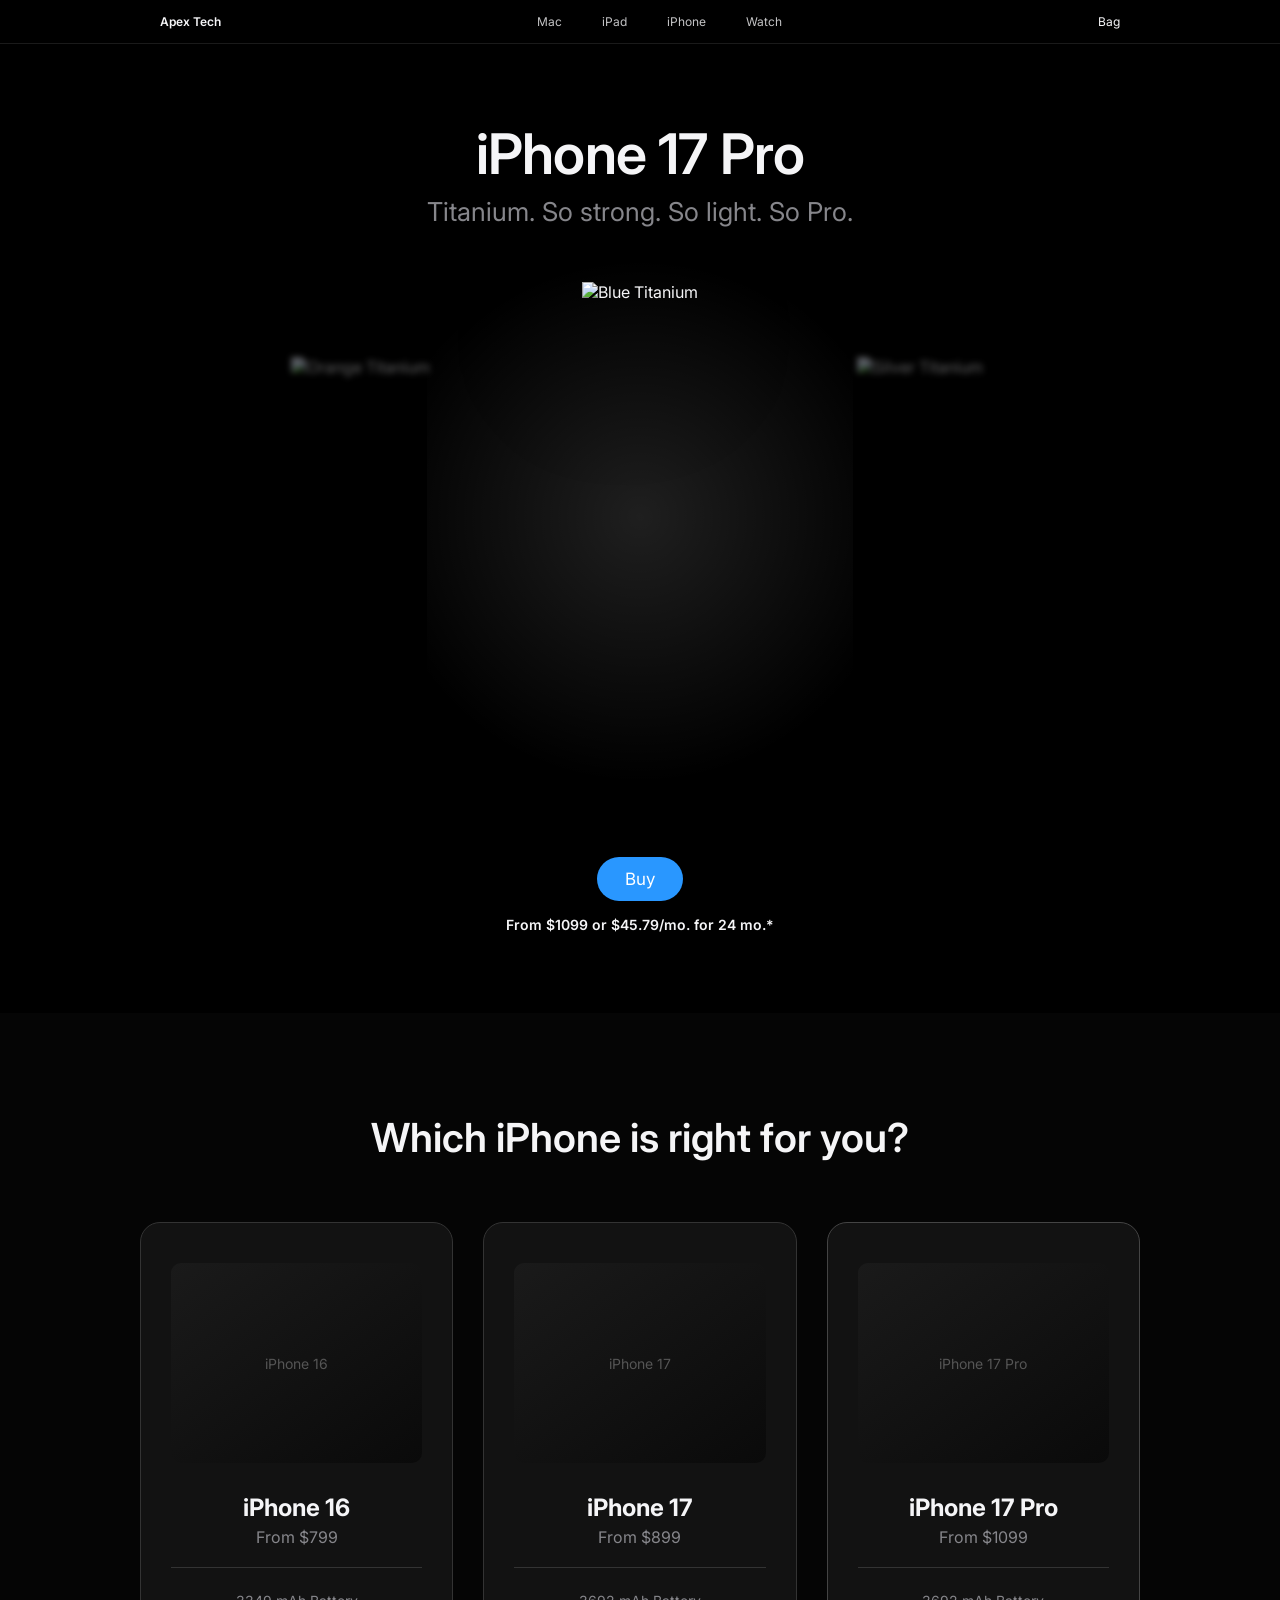
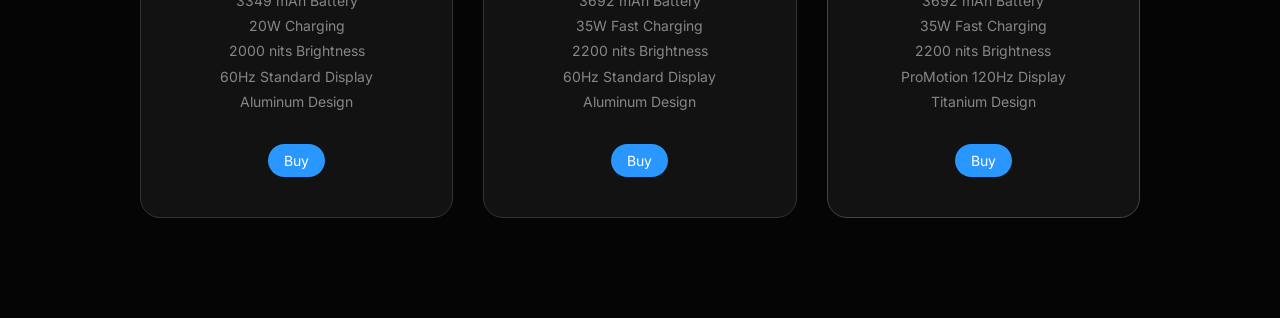
==== index.html @ 69e9bc8c "First commit: Finished main homepage design" ====
<!DOCTYPE html>
<html lang="en">
<head>
    <meta charset="UTF-8">
    <meta name="viewport" content="width=device-width, initial-scale=1.0">
    <title>iPhone 17 Pro - Apex Tech</title>
    <link rel="stylesheet" href="style.css">
    <link href="https://fonts.googleapis.com/css2?family=Inter:wght@300;400;600;700&display=swap" rel="stylesheet">
</head>
<body>

    <nav class="apple-nav">
        <div class="nav-content">
            <a href="index.html" class="logo" style="font-weight: 600;">Apex Tech</a>
            <ul class="nav-links">
                <li><a href="#">Mac</a></li>
                <li><a href="#">iPad</a></li>
                <li><a href="index.html">iPhone</a></li>
                <li><a href="#">Watch</a></li>
            </ul>
            <a href="cart.html" class="cart-icon">Bag</a>
        </div>
    </nav>

    <main>
        <section class="hero">
            <div class="hero-text">
                <div class="hero-text">
                    <h1 class="fade-in">iPhone 17 Pro</h1>
                    <h2 class="fade-in-delayed">Titanium. So strong. So light. So Pro.</h2>
                </div>
            
            <div class="hero-carousel slide-up">
                <img src="images/17 pro white.png" alt="Silver Titanium" class="carousel-img pos-left" id="img1">
                <img src="images/17 pro orange.png" alt="Orange Titanium" class="carousel-img pos-center" id="img2">
                <img src="images/17 pro blue.png" alt="Blue Titanium" class="carousel-img pos-right" id="img3">
            </div>
        
            <div class="hero-pricing fade-in-delayed">
                <a href="buy.html" class="btn btn-primary">Buy</a>
                <p class="pricing-text">From $1099 or $45.79/mo. for 24 mo.*</p>
            </div>
        </section>

        <section class="lineup" id="compare">
            <h2 class="section-title">Which iPhone is right for you?</h2>
            
            <div class="grid-container">
                <div class="card">
                    <div class="card-image">iPhone 16</div>
                    <h3>iPhone 16</h3>
                    <p class="price">From $799</p>
                    <hr>
                    <ul class="specs">
                        <li>3349 mAh Battery</li>
                        <li>20W Charging</li>
                        <li>2000 nits Brightness</li>
                        <li>60Hz Standard Display</li>
                        <li>Aluminum Design</li>
                    </ul>
                    <a href="buy.html" class="btn btn-primary btn-small">Buy</a>
                </div>

                <div class="card">
                    <div class="card-image">iPhone 17</div>
                    <h3>iPhone 17</h3>
                    <p class="price">From $899</p>
                    <hr>
                    <ul class="specs">
                        <li>3692 mAh Battery</li>
                        <li>35W Fast Charging</li>
                        <li>2200 nits Brightness</li>
                        <li>60Hz Standard Display</li>
                        <li>Aluminum Design</li>
                    </ul>
                    <a href="buy.html" class="btn btn-primary btn-small">Buy</a>
                </div>

                <div class="card pro-card">
                    <div class="card-image">iPhone 17 Pro</div>
                    <h3>iPhone 17 Pro</h3>
                    <p class="price">From $1099</p>
                    <hr>
                    <ul class="specs">
                        <li>3692 mAh Battery</li>
                        <li>35W Fast Charging</li>
                        <li>2200 nits Brightness</li>
                        <li>ProMotion 120Hz Display</li>
                        <li>Titanium Design</li>
                    </ul>
                    <a href="buy.html" class="btn btn-primary btn-small">Buy</a>
                </div>
            </div>
        </section>
    </main>

</body>
<script>
    const images = document.querySelectorAll('.carousel-img');
    let positions = ['pos-left', 'pos-center', 'pos-right'];

    setInterval(() => {
        positions.unshift(positions.pop());
        images.forEach((img, index) => {
            img.className = 'carousel-img ' + positions[index];
        });
    }, 1500);
</script>
</html>
---- style.css ----
/* --- GLOBAL VARIABLES --- */
:root {
    --bg-dark: #000000;
    --text-main: #f5f5f7;
    --text-muted: #86868b;
    --apple-blue: #2997ff;
    --nav-glass: rgba(0, 0, 0, 0.7);
}

* { margin: 0; padding: 0; box-sizing: border-box; }

body {
    background-color: var(--bg-dark);
    color: var(--text-main);
    font-family: 'Inter', -apple-system, sans-serif;
    -webkit-font-smoothing: antialiased;
    overflow-x: hidden;
}

a { text-decoration: none; color: inherit; }

/* --- THE FROSTED NAVBAR --- */
.apple-nav {
    position: fixed;
    top: 0; width: 100%; height: 44px;
    background-color: var(--nav-glass);
    backdrop-filter: blur(15px);
    -webkit-backdrop-filter: blur(15px);
    z-index: 9999;
    display: flex; justify-content: center;
    border-bottom: 1px solid rgba(255,255,255,0.1);
}

.nav-content {
    width: 100%; max-width: 1000px;
    display: flex; justify-content: space-between; align-items: center;
    padding: 0 20px; font-size: 12px; font-weight: 400;
}

.nav-links { display: flex; gap: 40px; list-style: none; }
.nav-links a { opacity: 0.8; transition: opacity 0.3s; }
.nav-links a:hover { opacity: 1; }

.hero {
    height: auto;              /* Allows the section to grow */
    min-height: 100vh;         /* Ensures it always takes up at least the full screen */
    display: flex; 
    flex-direction: column;
    align-items: center; 
    justify-content: flex-start;
    padding-top: 120px; 
    padding-bottom: 80px;      /* Gives the new bottom button room to breathe */
    text-align: center;
}

.hero-text {
    position: relative; /* Essential for z-index */
    z-index: 10;        /* Higher number pushes text to the front */
}

.hero-text h1 { font-size: 56px; font-weight: 600; letter-spacing: -0.015em; margin-bottom: 8px; }
.hero-text h2 { font-size: 26px; font-weight: 400; color: var(--text-muted); margin-bottom: 25px; }

.cta-buttons {
    display: flex;
    flex-direction: row;      /* Forces buttons to stay in a line */
    justify-content: center;   /* Centers them horizontally */
    align-items: center;       /* Aligns them vertically */
    gap: 30px;                 /* Adds a clean Apple-style gap between them */
    margin-top: 20px;          /* Gives the text above some breathing room */
    width: 100%;               /* Ensures the container uses all available space */
}

.btn { 
    padding: 12px 28px;        /* Updated padding for a premium feel */
    border-radius: 980px; 
    font-size: 17px; 
    transition: all 0.3s ease; 
    cursor: pointer; 
    border: none;
    white-space: nowrap;       /* Prevents the text from stacking inside the button */
    display: inline-block;     /* Ensures the button respects the padding correctly */
}
.btn-primary { background-color: var(--apple-blue); color: #fff; }
.btn-primary:hover { background-color: #0071e3; }
.btn-secondary { color: var(--apple-blue); font-size: 19px; background: transparent; }
.btn-secondary:hover { text-decoration: underline; }

/* --- THE 3D CAROUSEL CONTAINER --- */
.hero-carousel {
    position: relative;
    width: 100%;
    max-width: 1000px;
    height: 650px;
    margin-top: 30px;
    display: flex;
    justify-content: center;
    align-items: center;
    background: radial-gradient(circle at center 40%, rgba(255, 255, 255, 0.12) 0%, transparent 60%);
}

/* --- THE BASE IMAGE RULES --- */
.carousel-img {
    position: absolute;
    transition: all 0.8s cubic-bezier(0.25, 1, 0.5, 1); 
    object-fit: contain;
}

/* --- THE 3 POSITIONS --- */
.pos-center {
    height: 600px;
    z-index: 3; 
    filter: drop-shadow(0 40px 80px rgba(0, 0, 0, 0.8));
    opacity: 1;
    transform: translateX(0) scale(1);
}

.pos-left {
    height: 450px;
    z-index: 1; 
    transform: translateX(-280px); 
    opacity: 0.4; 
    filter: blur(3px); 
}

.pos-right {
    height: 450px;
    z-index: 1;
    transform: translateX(280px); 
    opacity: 0.4;
    filter: blur(3px);
}

.mock-phone {
    width: 320px; 
    height: 600px;
    background: linear-gradient(145deg, #111, #000);
    border: 1px solid #333; 
    border-radius: 50px 50px 0 0;
    display: flex; 
    justify-content: center; 
    align-items: center; 
    color: #555;
    /* Added a subtle top-glow to make it look premium against the black background */
    box-shadow: 0 -15px 60px rgba(255, 255, 255, 0.04); 
}

/* --- ANIMATIONS --- */
@keyframes fadeIn {
    from { opacity: 0; transform: translateY(20px); }
    to { opacity: 1; transform: translateY(0); }
}

@keyframes slideUp {
    from { opacity: 0; transform: translateY(100px); }
    to { opacity: 1; transform: translateY(0); }
}

.fade-in { animation: fadeIn 1s ease-out forwards; }
.fade-in-delayed { opacity: 0; animation: fadeIn 1s ease-out 0.4s forwards; }
.slide-up { opacity: 0; animation: slideUp 1.2s cubic-bezier(0.16, 1, 0.3, 1) 0.6s forwards; }

/* --- LINEUP GRID SECTION --- */
.lineup {
    padding: 100px 20px;
    display: flex;
    flex-direction: column;
    align-items: center;
    background-color: #050505; 
    position: relative;
    z-index: 20; /* Ensures grid is above any hero overlaps */
}

.section-title {
    font-size: 40px;
    font-weight: 600;
    margin-bottom: 60px;
    text-align: center;
}

.grid-container {
    display: grid;
    grid-template-columns: repeat(3, 1fr);
    gap: 30px;
    max-width: 1000px;
    width: 100%;
}

.card {
    background-color: #121212;
    border: 1px solid #333;
    border-radius: 20px;
    padding: 40px 30px;
    text-align: center;
    transition: transform 0.3s ease, box-shadow 0.3s ease;
}

.card:hover {
    transform: scale(1.03); 
    box-shadow: 0 10px 30px rgba(0, 0, 0, 0.5);
}

.pro-card {
    border: 1px solid #444; 
}

.card-image {
    width: 100%;
    height: 200px;
    background: linear-gradient(145deg, #1a1a1a, #0a0a0a);
    border-radius: 10px;
    margin-bottom: 30px;
    display: flex;
    justify-content: center;
    align-items: center;
    color: #555;
    font-size: 14px;
}

.card h3 {
    font-size: 24px;
    margin-bottom: 5px;
}

.price {
    font-size: 16px;
    color: var(--text-muted);
    margin-bottom: 20px;
}

.card hr {
    border: none;
    border-top: 1px solid #333;
    margin-bottom: 20px;
}

.specs {
    list-style: none;
    margin-bottom: 30px;
    font-size: 14px;
    color: var(--text-muted);
    line-height: 1.8;
}

.specs strong {
    color: var(--text-main);
}

.btn-small {
    padding: 8px 16px;
    font-size: 14px;
}

/* --- HERO PRICING (Below Carousel) --- */
.hero-pricing {
    display: flex;
    flex-direction: column;
    align-items: center;
    gap: 15px;             
    position: relative;    /* Ensures the button stays clickable */
    z-index: 10;
    margin-top: -50px;     /* <-- THIS IS THE FIX: A negative number pulls it UP! */
}

.pricing-text {
    font-size: 14px;
    color: var(--text-main);
    font-weight: 600;      /* Makes it slightly bold, matching the Apple reference */
}
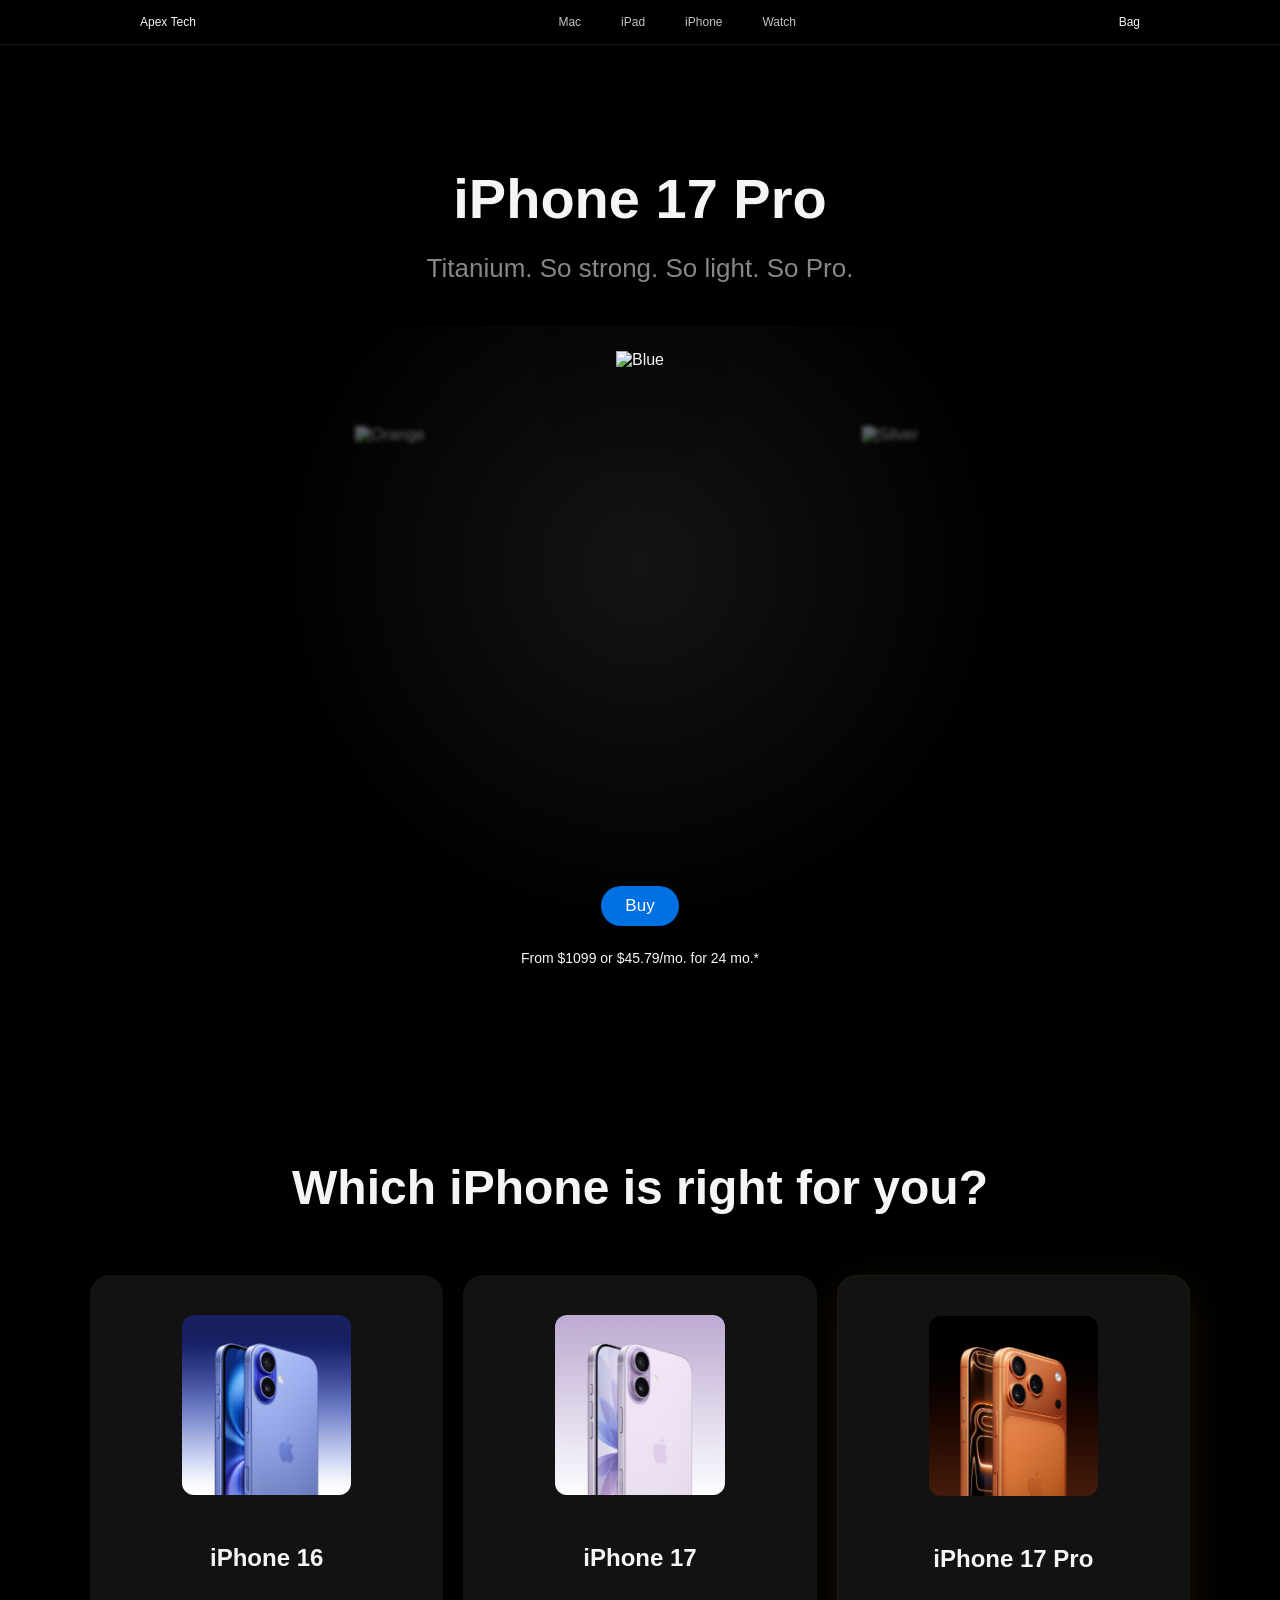
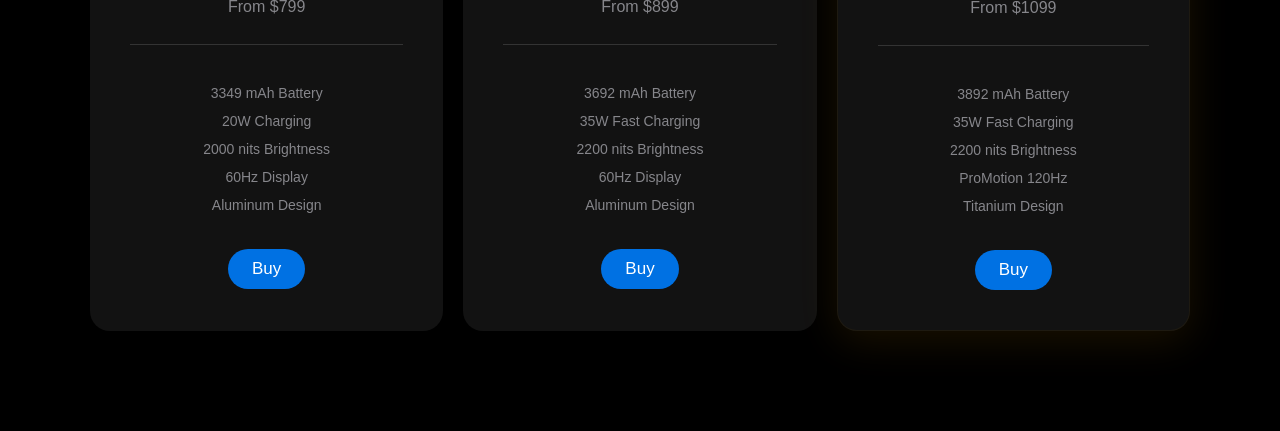
==== commit c70929b7: "Cleaned up code and fixed Hero button" ====
--- a/index.html
+++ b/index.html
@@ -11,43 +11,43 @@
 
     <nav class="apple-nav">
         <div class="nav-content">
-            <a href="index.html" class="logo" style="font-weight: 600;">Apex Tech</a>
+            <a href="index.html" class="logo">Apex Tech</a>
             <ul class="nav-links">
                 <li><a href="#">Mac</a></li>
                 <li><a href="#">iPad</a></li>
                 <li><a href="index.html">iPhone</a></li>
                 <li><a href="#">Watch</a></li>
             </ul>
-            <a href="cart.html" class="cart-icon">Bag</a>
+            <a href="buy.html" class="cart-icon">Bag</a>
         </div>
     </nav>
 
     <main>
         <section class="hero">
             <div class="hero-text">
-                <div class="hero-text">
-                    <h1 class="fade-in">iPhone 17 Pro</h1>
-                    <h2 class="fade-in-delayed">Titanium. So strong. So light. So Pro.</h2>
-                </div>
+                <h1 class="fade-in">iPhone 17 Pro</h1>
+                <h2 class="fade-in-delayed">Titanium. So strong. So light. So Pro.</h2>
+            </div>
             
             <div class="hero-carousel slide-up">
-                <img src="images/17 pro white.png" alt="Silver Titanium" class="carousel-img pos-left" id="img1">
-                <img src="images/17 pro orange.png" alt="Orange Titanium" class="carousel-img pos-center" id="img2">
-                <img src="images/17 pro blue.png" alt="Blue Titanium" class="carousel-img pos-right" id="img3">
+                <img src="images/17 pro white.png" alt="Silver" class="carousel-img pos-left" id="img1">
+                <img src="images/17 pro orange.png" alt="Orange" class="carousel-img pos-center" id="img2">
+                <img src="images/17 pro blue.png" alt="Blue" class="carousel-img pos-right" id="img3">
             </div>
         
             <div class="hero-pricing fade-in-delayed">
-                <a href="buy.html" class="btn btn-primary">Buy</a>
+                <a href="buy.html" class="hero-buy-btn">Buy</a>
                 <p class="pricing-text">From $1099 or $45.79/mo. for 24 mo.*</p>
             </div>
         </section>
-
-        <section class="lineup" id="compare">
-            <h2 class="section-title">Which iPhone is right for you?</h2>
             
-            <div class="grid-container">
-                <div class="card">
-                    <div class="card-image">iPhone 16</div>
+        <section class="compare-grid fade-in-delayed">
+            <h1>Which iPhone is right for you?</h1>
+            <div class="product-grid">
+                <div class="product-card">
+                    <div class="product-image-container">
+                        <img src="images/16-fb.jpg" alt="iPhone 16" class="product-image">
+                    </div>
                     <h3>iPhone 16</h3>
                     <p class="price">From $799</p>
                     <hr>
@@ -55,14 +55,16 @@
                         <li>3349 mAh Battery</li>
                         <li>20W Charging</li>
                         <li>2000 nits Brightness</li>
-                        <li>60Hz Standard Display</li>
+                        <li>60Hz Display</li>
                         <li>Aluminum Design</li>
                     </ul>
-                    <a href="buy.html" class="btn btn-primary btn-small">Buy</a>
+                    <a href="buy.html" class="hero-buy-btn">Buy</a>
                 </div>
-
-                <div class="card">
-                    <div class="card-image">iPhone 17</div>
+        
+                <div class="product-card">
+                    <div class="product-image-container">
+                        <img src="images/17-fb.jpg" alt="iPhone 17" class="product-image">
+                    </div>
                     <h3>iPhone 17</h3>
                     <p class="price">From $899</p>
                     <hr>
@@ -70,40 +72,41 @@
                         <li>3692 mAh Battery</li>
                         <li>35W Fast Charging</li>
                         <li>2200 nits Brightness</li>
-                        <li>60Hz Standard Display</li>
+                        <li>60Hz Display</li>
                         <li>Aluminum Design</li>
                     </ul>
-                    <a href="buy.html" class="btn btn-primary btn-small">Buy</a>
+                    <a href="buy.html" class="hero-buy-btn">Buy</a>
                 </div>
-
-                <div class="card pro-card">
-                    <div class="card-image">iPhone 17 Pro</div>
+        
+                <div class="product-card pro-card">
+                    <div class="product-image-container">
+                        <img src="images/17-pro-fb.jpg" alt="iPhone 17 Pro" class="product-image">
+                    </div>
                     <h3>iPhone 17 Pro</h3>
                     <p class="price">From $1099</p>
                     <hr>
                     <ul class="specs">
-                        <li>3692 mAh Battery</li>
+                        <li>3892 mAh Battery</li>
                         <li>35W Fast Charging</li>
                         <li>2200 nits Brightness</li>
-                        <li>ProMotion 120Hz Display</li>
+                        <li>ProMotion 120Hz</li>
                         <li>Titanium Design</li>
                     </ul>
-                    <a href="buy.html" class="btn btn-primary btn-small">Buy</a>
+                    <a href="buy.html" class="hero-buy-btn">Buy</a>
                 </div>
             </div>
         </section>
     </main>
 
+    <script>
+        const images = document.querySelectorAll('.carousel-img');
+        let positions = ['pos-left', 'pos-center', 'pos-right'];
+        setInterval(() => {
+            positions.unshift(positions.pop());
+            images.forEach((img, index) => {
+                img.className = 'carousel-img ' + positions[index];
+            });
+        }, 1500);
+    </script>
 </body>
-<script>
-    const images = document.querySelectorAll('.carousel-img');
-    let positions = ['pos-left', 'pos-center', 'pos-right'];
-
-    setInterval(() => {
-        positions.unshift(positions.pop());
-        images.forEach((img, index) => {
-            img.className = 'carousel-img ' + positions[index];
-        });
-    }, 1500);
-</script>
 </html>
--- a/style.css
+++ b/style.css
@@ -1,25 +1,26 @@
-/* --- GLOBAL VARIABLES --- */
+/* --- VARIABLES --- */
 :root {
-    --bg-dark: #000000;
-    --text-main: #f5f5f7;
-    --text-muted: #86868b;
-    --apple-blue: #2997ff;
-    --nav-glass: rgba(0, 0, 0, 0.7);
+    --bg-color: #000000;
+    --text-primary: #f5f5f7;
+    --text-muted: #86868b; 
+    --accent-blue: #0071e3;
+    --card-bg: #121212; 
+    --nav-glass: rgba(0, 0, 0, 0.8);
 }
 
-* { margin: 0; padding: 0; box-sizing: border-box; }
-
+/* --- BASE --- */
 body {
-    background-color: var(--bg-dark);
-    color: var(--text-main);
-    font-family: 'Inter', -apple-system, sans-serif;
+    background-color: var(--bg-color);
+    color: var(--text-primary);
+    margin: 0;
+    font-family: -apple-system, BlinkMacSystemFont, "SF Pro Text", sans-serif;
     -webkit-font-smoothing: antialiased;
     overflow-x: hidden;
 }
 
 a { text-decoration: none; color: inherit; }
 
-/* --- THE FROSTED NAVBAR --- */
+/* --- NAVBAR --- */
 .apple-nav {
     position: fixed;
     top: 0; width: 100%; height: 44px;
@@ -34,236 +35,110 @@
 .nav-content {
     width: 100%; max-width: 1000px;
     display: flex; justify-content: space-between; align-items: center;
-    padding: 0 20px; font-size: 12px; font-weight: 400;
+    padding: 0 20px; font-size: 12px;
 }
 
 .nav-links { display: flex; gap: 40px; list-style: none; }
 .nav-links a { opacity: 0.8; transition: opacity 0.3s; }
 .nav-links a:hover { opacity: 1; }
 
+/* --- HERO --- */
 .hero {
-    height: auto;              /* Allows the section to grow */
-    min-height: 100vh;         /* Ensures it always takes up at least the full screen */
+    min-height: 100vh;
     display: flex; 
     flex-direction: column;
     align-items: center; 
-    justify-content: flex-start;
     padding-top: 120px; 
-    padding-bottom: 80px;      /* Gives the new bottom button room to breathe */
     text-align: center;
 }
 
-.hero-text {
-    position: relative; /* Essential for z-index */
-    z-index: 10;        /* Higher number pushes text to the front */
-}
+.hero-text h1 { font-size: 56px; font-weight: 600; margin-bottom: 8px; }
+.hero-text h2 { font-size: 26px; font-weight: 400; color: var(--text-muted); }
 
-.hero-text h1 { font-size: 56px; font-weight: 600; letter-spacing: -0.015em; margin-bottom: 8px; }
-.hero-text h2 { font-size: 26px; font-weight: 400; color: var(--text-muted); margin-bottom: 25px; }
-
-.cta-buttons {
-    display: flex;
-    flex-direction: row;      /* Forces buttons to stay in a line */
-    justify-content: center;   /* Centers them horizontally */
-    align-items: center;       /* Aligns them vertically */
-    gap: 30px;                 /* Adds a clean Apple-style gap between them */
-    margin-top: 20px;          /* Gives the text above some breathing room */
-    width: 100%;               /* Ensures the container uses all available space */
-}
-
-.btn { 
-    padding: 12px 28px;        /* Updated padding for a premium feel */
-    border-radius: 980px; 
-    font-size: 17px; 
-    transition: all 0.3s ease; 
-    cursor: pointer; 
-    border: none;
-    white-space: nowrap;       /* Prevents the text from stacking inside the button */
-    display: inline-block;     /* Ensures the button respects the padding correctly */
-}
-.btn-primary { background-color: var(--apple-blue); color: #fff; }
-.btn-primary:hover { background-color: #0071e3; }
-.btn-secondary { color: var(--apple-blue); font-size: 19px; background: transparent; }
-.btn-secondary:hover { text-decoration: underline; }
-
-/* --- THE 3D CAROUSEL CONTAINER --- */
+/* --- CAROUSEL --- */
 .hero-carousel {
     position: relative;
     width: 100%;
     max-width: 1000px;
-    height: 650px;
-    margin-top: 30px;
+    height: 600px;
+    margin-top: 20px;
     display: flex;
     justify-content: center;
     align-items: center;
-    background: radial-gradient(circle at center 40%, rgba(255, 255, 255, 0.12) 0%, transparent 60%);
+    background: radial-gradient(circle at center 40%, rgba(255, 255, 255, 0.08) 0%, transparent 60%);
 }
 
-/* --- THE BASE IMAGE RULES --- */
 .carousel-img {
     position: absolute;
     transition: all 0.8s cubic-bezier(0.25, 1, 0.5, 1); 
     object-fit: contain;
 }
 
-/* --- THE 3 POSITIONS --- */
-.pos-center {
-    height: 600px;
-    z-index: 3; 
-    filter: drop-shadow(0 40px 80px rgba(0, 0, 0, 0.8));
-    opacity: 1;
-    transform: translateX(0) scale(1);
-}
+.pos-center { height: 550px; z-index: 3; opacity: 1; transform: translateX(0) scale(1); filter: drop-shadow(0 20px 40px rgba(0,0,0,0.5)); }
+.pos-left { height: 400px; z-index: 1; transform: translateX(-250px); opacity: 0.4; filter: blur(2px); }
+.pos-right { height: 400px; z-index: 1; transform: translateX(250px); opacity: 0.4; filter: blur(2px); }
 
-.pos-left {
-    height: 450px;
-    z-index: 1; 
-    transform: translateX(-280px); 
-    opacity: 0.4; 
-    filter: blur(3px); 
-}
-
-.pos-right {
-    height: 450px;
-    z-index: 1;
-    transform: translateX(280px); 
-    opacity: 0.4;
-    filter: blur(3px);
-}
-
-.mock-phone {
-    width: 320px; 
-    height: 600px;
-    background: linear-gradient(145deg, #111, #000);
-    border: 1px solid #333; 
-    border-radius: 50px 50px 0 0;
-    display: flex; 
-    justify-content: center; 
-    align-items: center; 
-    color: #555;
-    /* Added a subtle top-glow to make it look premium against the black background */
-    box-shadow: 0 -15px 60px rgba(255, 255, 255, 0.04); 
-}
-
-/* --- ANIMATIONS --- */
-@keyframes fadeIn {
-    from { opacity: 0; transform: translateY(20px); }
-    to { opacity: 1; transform: translateY(0); }
-}
-
-@keyframes slideUp {
-    from { opacity: 0; transform: translateY(100px); }
-    to { opacity: 1; transform: translateY(0); }
-}
-
-.fade-in { animation: fadeIn 1s ease-out forwards; }
-.fade-in-delayed { opacity: 0; animation: fadeIn 1s ease-out 0.4s forwards; }
-.slide-up { opacity: 0; animation: slideUp 1.2s cubic-bezier(0.16, 1, 0.3, 1) 0.6s forwards; }
-
-/* --- LINEUP GRID SECTION --- */
-.lineup {
-    padding: 100px 20px;
-    display: flex;
-    flex-direction: column;
-    align-items: center;
-    background-color: #050505; 
-    position: relative;
-    z-index: 20; /* Ensures grid is above any hero overlaps */
-}
-
-.section-title {
-    font-size: 40px;
-    font-weight: 600;
-    margin-bottom: 60px;
-    text-align: center;
-}
-
-.grid-container {
-    display: grid;
-    grid-template-columns: repeat(3, 1fr);
-    gap: 30px;
-    max-width: 1000px;
-    width: 100%;
-}
-
-.card {
-    background-color: #121212;
-    border: 1px solid #333;
-    border-radius: 20px;
-    padding: 40px 30px;
-    text-align: center;
-    transition: transform 0.3s ease, box-shadow 0.3s ease;
-}
-
-.card:hover {
-    transform: scale(1.03); 
-    box-shadow: 0 10px 30px rgba(0, 0, 0, 0.5);
-}
-
-.pro-card {
-    border: 1px solid #444; 
-}
-
-.card-image {
-    width: 100%;
-    height: 200px;
-    background: linear-gradient(145deg, #1a1a1a, #0a0a0a);
-    border-radius: 10px;
-    margin-bottom: 30px;
-    display: flex;
-    justify-content: center;
-    align-items: center;
-    color: #555;
-    font-size: 14px;
-}
-
-.card h3 {
-    font-size: 24px;
-    margin-bottom: 5px;
-}
-
-.price {
-    font-size: 16px;
-    color: var(--text-muted);
-    margin-bottom: 20px;
-}
-
-.card hr {
-    border: none;
-    border-top: 1px solid #333;
-    margin-bottom: 20px;
-}
-
-.specs {
-    list-style: none;
-    margin-bottom: 30px;
-    font-size: 14px;
-    color: var(--text-muted);
-    line-height: 1.8;
-}
-
-.specs strong {
-    color: var(--text-main);
-}
-
-.btn-small {
-    padding: 8px 16px;
-    font-size: 14px;
-}
-
-/* --- HERO PRICING (Below Carousel) --- */
+/* --- PRICING & BUTTONS --- */
 .hero-pricing {
     display: flex;
     flex-direction: column;
     align-items: center;
-    gap: 15px;             
-    position: relative;    /* Ensures the button stays clickable */
+    gap: 10px;
+    margin-top: -40px;
     z-index: 10;
-    margin-top: -50px;     /* <-- THIS IS THE FIX: A negative number pulls it UP! */
 }
 
-.pricing-text {
-    font-size: 14px;
-    color: var(--text-main);
-    font-weight: 600;      /* Makes it slightly bold, matching the Apple reference */
+.hero-buy-btn {
+    display: inline-block;
+    padding: 10px 24px;
+    background-color: var(--accent-blue);
+    color: white;
+    border-radius: 980px;
+    font-size: 17px;
+    font-weight: 500;
+    transition: all 0.3s ease;
 }
+
+.hero-buy-btn:hover { background-color: #0077ed; transform: scale(1.05); }
+.pricing-text { font-size: 14px; color: var(--text-primary); }
+
+/* --- COMPARISON GRID --- */
+.compare-grid { padding: 100px 20px; text-align: center; }
+.compare-grid h1 { font-size: 48px; margin-bottom: 60px; }
+
+.product-grid {
+    display: grid;
+    grid-template-columns: repeat(3, 1fr);
+    gap: 20px;
+    max-width: 1100px;
+    margin: 0 auto;
+}
+
+.product-card {
+    background-color: var(--card-bg);
+    padding: 40px;
+    border-radius: 20px;
+    display: flex;
+    flex-direction: column;
+    align-items: center;
+    transition: transform 0.3s ease;
+}
+
+.product-card:hover { transform: translateY(-5px); }
+.product-image-container { height: 180px; margin-bottom: 25px; }
+.product-image { max-width: 100%; max-height: 100%; object-fit: contain; border-radius: 12px; }
+
+.pro-card { box-shadow: 0 10px 40px rgba(255, 165, 0, 0.1); border: 1px solid rgba(255, 165, 0, 0.05); }
+
+.product-card h3 { font-size: 24px; margin-bottom: 10px; }
+.product-card .price { color: var(--text-muted); margin-bottom: 20px; }
+.product-card hr { width: 100%; border: none; border-top: 1px solid #333; margin-bottom: 20px; }
+.specs { list-style: none; padding: 0; margin-bottom: 30px; color: var(--text-muted); font-size: 14px; line-height: 2; }
+
+/* --- ANIMATIONS --- */
+@keyframes fadeIn { from { opacity: 0; transform: translateY(20px); } to { opacity: 1; transform: translateY(0); } }
+@keyframes slideUp { from { opacity: 0; transform: translateY(50px); } to { opacity: 1; transform: translateY(0); } }
+
+.fade-in { animation: fadeIn 1s ease-out forwards; }
+.fade-in-delayed { opacity: 0; animation: fadeIn 1s ease-out 0.4s forwards; }
+.slide-up { opacity: 0; animation: slideUp 1.2s cubic-bezier(0.16, 1, 0.3, 1) 0.6s forwards; }
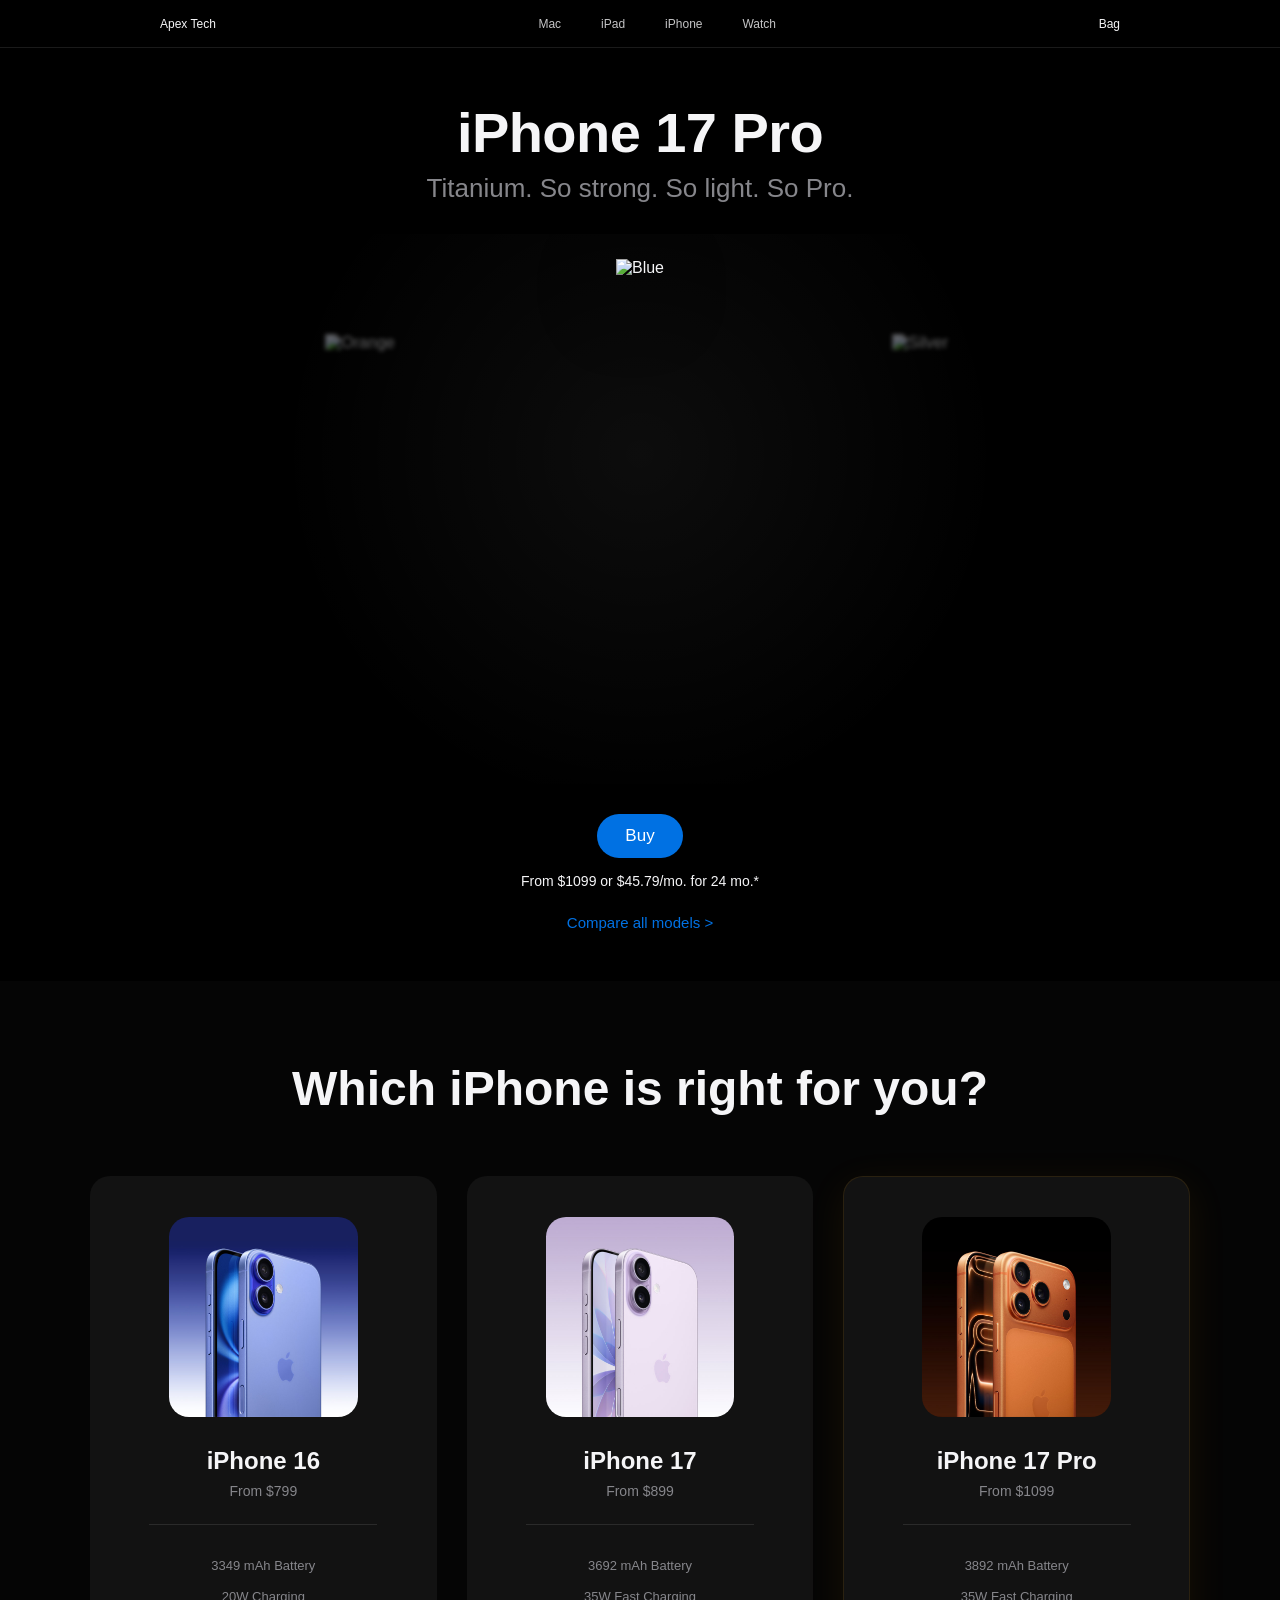
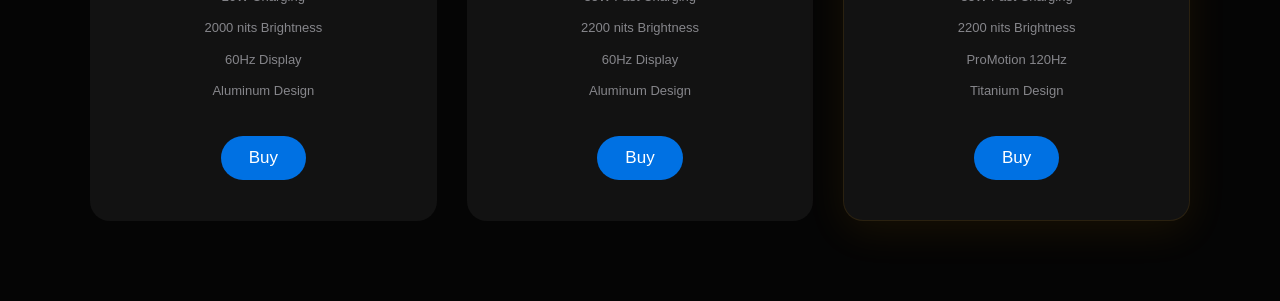
==== commit 0e9d344a: "Restored full site, added database, and coming soon page" ====
--- a/index.html
+++ b/index.html
@@ -13,10 +13,10 @@
         <div class="nav-content">
             <a href="index.html" class="logo">Apex Tech</a>
             <ul class="nav-links">
-                <li><a href="#">Mac</a></li>
-                <li><a href="#">iPad</a></li>
+                <li><a href="coming-soon.html">Mac</a></li>
+                <li><a href="coming-soon.html">iPad</a></li>
                 <li><a href="index.html">iPhone</a></li>
-                <li><a href="#">Watch</a></li>
+                <li><a href="coming-soon.html">Watch</a></li>
             </ul>
             <a href="buy.html" class="cart-icon">Bag</a>
         </div>
@@ -38,6 +38,7 @@
             <div class="hero-pricing fade-in-delayed">
                 <a href="buy.html" class="hero-buy-btn">Buy</a>
                 <p class="pricing-text">From $1099 or $45.79/mo. for 24 mo.*</p>
+                <a href="compare.html" style="color: var(--accent-blue); font-size: 15px; margin-top: 10px; font-weight: 500;">Compare all models &gt;</a>
             </div>
         </section>
             
--- a/style.css
+++ b/style.css
@@ -1,4 +1,8 @@
-/* --- VARIABLES --- */
+/* =========================================
+   APEX TECH - MASTER STYLESHEET
+   ========================================= */
+
+/* --- 1. GLOBAL VARIABLES & RESET --- */
 :root {
     --bg-color: #000000;
     --text-primary: #f5f5f7;
@@ -6,24 +10,30 @@
     --accent-blue: #0071e3;
     --card-bg: #121212; 
     --nav-glass: rgba(0, 0, 0, 0.8);
-}
-
-/* --- BASE --- */
+    --border-color: #424245; 
+}
+
+* {
+    margin: 0;
+    padding: 0;
+    box-sizing: border-box; 
+}
+
 body {
     background-color: var(--bg-color);
     color: var(--text-primary);
-    margin: 0;
     font-family: -apple-system, BlinkMacSystemFont, "SF Pro Text", sans-serif;
     -webkit-font-smoothing: antialiased;
-    overflow-x: hidden;
 }
 
 a { text-decoration: none; color: inherit; }
 
-/* --- NAVBAR --- */
+/* =========================================
+   2. NAVIGATION BAR (Shared)
+   ========================================= */
 .apple-nav {
     position: fixed;
-    top: 0; width: 100%; height: 44px;
+    top: 0; left: 0; width: 100%; height: 48px;
     background-color: var(--nav-glass);
     backdrop-filter: blur(15px);
     -webkit-backdrop-filter: blur(15px);
@@ -35,37 +45,39 @@
 .nav-content {
     width: 100%; max-width: 1000px;
     display: flex; justify-content: space-between; align-items: center;
-    padding: 0 20px; font-size: 12px;
+    padding: 0 20px; font-size: 12px; height: 100%;
 }
 
 .nav-links { display: flex; gap: 40px; list-style: none; }
 .nav-links a { opacity: 0.8; transition: opacity 0.3s; }
 .nav-links a:hover { opacity: 1; }
 
-/* --- HERO --- */
+/* =========================================
+   3. HOME PAGE (index.html)
+   ========================================= */
+
 .hero {
-    min-height: 100vh;
     display: flex; 
     flex-direction: column;
     align-items: center; 
-    padding-top: 120px; 
+    padding-top: 100px; 
     text-align: center;
-}
-
-.hero-text h1 { font-size: 56px; font-weight: 600; margin-bottom: 8px; }
+    min-height: 90vh; 
+}
+
+.hero-text h1 { font-size: 56px; font-weight: 600; margin-bottom: 8px; letter-spacing: -0.01em; }
 .hero-text h2 { font-size: 26px; font-weight: 400; color: var(--text-muted); }
 
-/* --- CAROUSEL --- */
 .hero-carousel {
     position: relative;
     width: 100%;
     max-width: 1000px;
-    height: 600px;
-    margin-top: 20px;
+    height: 550px; 
+    margin: 30px 0;
     display: flex;
     justify-content: center;
     align-items: center;
-    background: radial-gradient(circle at center 40%, rgba(255, 255, 255, 0.08) 0%, transparent 60%);
+    background: radial-gradient(circle at center 40%, rgba(255, 255, 255, 0.05) 0%, transparent 60%);
 }
 
 .carousel-img {
@@ -74,23 +86,22 @@
     object-fit: contain;
 }
 
-.pos-center { height: 550px; z-index: 3; opacity: 1; transform: translateX(0) scale(1); filter: drop-shadow(0 20px 40px rgba(0,0,0,0.5)); }
-.pos-left { height: 400px; z-index: 1; transform: translateX(-250px); opacity: 0.4; filter: blur(2px); }
-.pos-right { height: 400px; z-index: 1; transform: translateX(250px); opacity: 0.4; filter: blur(2px); }
-
-/* --- PRICING & BUTTONS --- */
+.pos-center { height: 500px; z-index: 3; opacity: 1; transform: translateX(0) scale(1); filter: drop-shadow(0 20px 40px rgba(0,0,0,0.5)); }
+.pos-left { height: 350px; z-index: 1; transform: translateX(-280px); opacity: 0.4; filter: blur(2px); }
+.pos-right { height: 350px; z-index: 1; transform: translateX(280px); opacity: 0.4; filter: blur(2px); }
+
 .hero-pricing {
     display: flex;
     flex-direction: column;
     align-items: center;
-    gap: 10px;
-    margin-top: -40px;
+    gap: 15px;
     z-index: 10;
+    margin-bottom: 50px;
 }
 
 .hero-buy-btn {
     display: inline-block;
-    padding: 10px 24px;
+    padding: 12px 28px;
     background-color: var(--accent-blue);
     color: white;
     border-radius: 980px;
@@ -102,43 +113,259 @@
 .hero-buy-btn:hover { background-color: #0077ed; transform: scale(1.05); }
 .pricing-text { font-size: 14px; color: var(--text-primary); }
 
-/* --- COMPARISON GRID --- */
-.compare-grid { padding: 100px 20px; text-align: center; }
-.compare-grid h1 { font-size: 48px; margin-bottom: 60px; }
+.compare-grid { padding: 80px 5%; text-align: center; background-color: #050505; }
+.compare-grid h1 { font-size: 48px; margin-bottom: 60px; font-weight: 600; }
 
 .product-grid {
     display: grid;
     grid-template-columns: repeat(3, 1fr);
-    gap: 20px;
+    gap: 30px;
     max-width: 1100px;
     margin: 0 auto;
 }
 
 .product-card {
     background-color: var(--card-bg);
-    padding: 40px;
+    padding: 40px 30px;
     border-radius: 20px;
     display: flex;
     flex-direction: column;
     align-items: center;
+    text-align: center; 
     transition: transform 0.3s ease;
-}
-
-.product-card:hover { transform: translateY(-5px); }
-.product-image-container { height: 180px; margin-bottom: 25px; }
-.product-image { max-width: 100%; max-height: 100%; object-fit: contain; border-radius: 12px; }
-
-.pro-card { box-shadow: 0 10px 40px rgba(255, 165, 0, 0.1); border: 1px solid rgba(255, 165, 0, 0.05); }
-
-.product-card h3 { font-size: 24px; margin-bottom: 10px; }
-.product-card .price { color: var(--text-muted); margin-bottom: 20px; }
-.product-card hr { width: 100%; border: none; border-top: 1px solid #333; margin-bottom: 20px; }
-.specs { list-style: none; padding: 0; margin-bottom: 30px; color: var(--text-muted); font-size: 14px; line-height: 2; }
-
-/* --- ANIMATIONS --- */
+    border: 1px solid transparent; 
+}
+
+.product-card:hover { transform: translateY(-8px); }
+
+.pro-card { box-shadow: 0 10px 40px rgba(255, 165, 0, 0.08); border-color: rgba(255, 165, 0, 0.1); }
+
+.product-image-container { 
+    height: 200px; 
+    width: 200px; 
+    margin: 0 auto 30px; 
+    display: flex; 
+    align-items: center; 
+    justify-content: center; 
+    background-color: transparent; 
+    padding: 0; 
+}
+
+.product-image { 
+    max-width: 100%; 
+    max-height: 100%; 
+    object-fit: cover; 
+    border-radius: 20px; 
+}
+
+.product-card h3 { font-size: 24px; margin-bottom: 8px; font-weight: 600; }
+.product-card .price { color: var(--text-muted); margin-bottom: 25px; font-size: 14px; }
+.product-card hr { width: 80%; border: none; border-top: 1px solid rgba(255, 255, 255, 0.1); margin-bottom: 25px; }
+
+.specs { 
+    list-style: none; 
+    padding: 0; 
+    margin-bottom: 30px; 
+    color: var(--text-muted); 
+    font-size: 13px; 
+    line-height: 2.4; 
+    text-align: center; 
+    width: 100%; 
+}
+
+.specs li { display: block; text-align: center; }
+
+.buy-btn {
+    background-color: var(--accent-blue);
+    color: white;
+    border: none;
+    padding: 10px 28px;
+    border-radius: 980px;
+    font-size: 15px;
+    font-weight: 500;
+    cursor: pointer;
+    transition: all 0.3s ease;
+    margin-top: auto; 
+}
+
+.buy-btn:hover { background-color: #0077ed; transform: scale(1.05); }
+
+/* ANIMATIONS */
 @keyframes fadeIn { from { opacity: 0; transform: translateY(20px); } to { opacity: 1; transform: translateY(0); } }
 @keyframes slideUp { from { opacity: 0; transform: translateY(50px); } to { opacity: 1; transform: translateY(0); } }
-
 .fade-in { animation: fadeIn 1s ease-out forwards; }
 .fade-in-delayed { opacity: 0; animation: fadeIn 1s ease-out 0.4s forwards; }
-.slide-up { opacity: 0; animation: slideUp 1.2s cubic-bezier(0.16, 1, 0.3, 1) 0.6s forwards; }+.slide-up { opacity: 0; animation: slideUp 1.2s cubic-bezier(0.16, 1, 0.3, 1) 0.6s forwards; }
+
+
+/* =========================================
+   4. BUY PAGE (buy.html) Specifics
+   ========================================= */
+
+.config-wrapper {
+    display: flex;
+    justify-content: center;
+    align-items: flex-start; /* Kills the stretch bug */
+    gap: 80px;
+    padding: 120px 5% 150px; 
+    max-width: 1200px;
+    margin: 0 auto;
+}
+
+/* PINNED PHONE */
+.preview-column {
+    flex: 1;
+    position: -webkit-sticky; 
+    position: sticky; 
+    top: 0; 
+    height: 100vh; 
+    display: flex;
+    justify-content: center; 
+    align-items: flex-start; 
+    padding-top: 200px; 
+    z-index: 10;
+}
+
+#main-phone-img {
+    max-width: 450px;
+    height: auto;
+    object-fit: contain;
+    transition: opacity 0.3s ease;
+}
+
+.phone-aura {
+    position: absolute;
+    width: 350px; height: 450px; border-radius: 50%;
+    background-color: rgba(226, 135, 67, 0.4); 
+    filter: blur(100px); z-index: -1; 
+    top: 50%; left: 50%; transform: translate(-50%, -50%); 
+    transition: background-color 0.8s ease; 
+}
+
+/* OPTIONS MENU (Right Column) */
+.options-column {
+    flex: 1;
+    width: 100%;
+}
+
+.options-column h1 { font-size: 48px; margin-bottom: 10px; text-align: left; }
+.price-tag { font-size: 21px; margin-bottom: 40px; text-align: left; }
+.options-column h3 { font-size: 17px; margin: 40px 0 15px; border-bottom: 1px solid var(--border-color); padding-bottom: 10px; text-align: left; }
+
+.storage-grid { display: grid; grid-template-columns: 1fr; gap: 15px; margin-top: 20px; }
+.storage-option { padding: 20px; border: 1px solid var(--border-color); border-radius: 12px; cursor: pointer; transition: all 0.2s ease; background-color: transparent; }
+.storage-option:hover { border-color: #888; }
+.storage-option.selected { border-color: var(--accent-blue); background-color: rgba(0, 113, 227, 0.05); }
+.storage-option strong, .storage-option span { text-align: left; display: block; }
+
+.color-selection { display: flex; gap: 15px; margin: 20px 0 40px 0; }
+.color-dot { width: 30px; height: 30px; border-radius: 50%; cursor: pointer; border: 2px solid transparent; padding: 2px; background-clip: content-box; transition: border-color 0.2s ease; }
+.color-dot.orange { background-color: #e28743; }
+.color-dot.blue { background-color: #2e4a62; }
+.color-dot.white { background-color: #f5f5f7; }
+.color-dot.active { border-color: var(--accent-blue); } 
+
+/* =========================================
+   WHAT'S IN THE BOX (One Big Box Layout) 
+   ========================================= */
+.whats-in-the-box { text-align: center; padding: 100px 5% 150px; background-color: var(--bg-color); border-top: 1px solid var(--border-color); }
+.whats-in-the-box h2 { font-size: 40px; margin-bottom: 60px; font-weight: 600; }
+
+/* The Single Large Presentation Box */
+.big-box-backdrop { 
+    background-color: #f5f5f7; /* Premium Apple off-white */
+    border-radius: 30px; 
+    max-width: 800px; 
+    margin: 0 auto; 
+    padding: 80px 40px 60px; 
+    display: flex; 
+    justify-content: center; 
+    gap: 120px; /* Space between phone and cable */
+}
+
+.box-item { 
+    display: flex; 
+    flex-direction: column; 
+    align-items: center; 
+    justify-content: flex-end; /* Keeps items aligned at the bottom */
+}
+
+.box-item img { 
+    height: 320px; 
+    width: auto; 
+    object-fit: contain; 
+    margin-bottom: 40px;
+}
+
+/* THE MAGIC TRICK: Makes the JPG white background invisible! */
+.blend-img { 
+    mix-blend-mode: darken; 
+}
+
+/* Because the box is light, the text inside must be dark */
+.box-item p { 
+    font-weight: 600; 
+    font-size: 15px; 
+    color: #1d1d1f; 
+}
+
+.env-goals { max-width: 700px; margin: 60px auto 0; font-size: 12px; color: var(--text-muted); line-height: 1.6; }
+
+
+.detailed-specs { background-color: #050505; border-top: 1px solid var(--border-color); text-align: center; padding: 100px 5% 150px; }
+.detailed-specs h2 { font-size: 40px; margin-bottom: 60px; font-weight: 600; }
+.detailed-specs .product-card { background-color: var(--card-bg); border: 1px solid var(--border-color); }
+
+.apple-style-specs { list-style: none; padding: 0; margin: 0; display: flex; flex-direction: column; gap: 25px; width: 100%; }
+.apple-style-specs li { display: flex; flex-direction: column; align-items: center; text-align: center; }
+.spec-icon { font-size: 32px; margin-bottom: 8px; opacity: 0.9; }
+.apple-style-specs strong { font-size: 16px; color: var(--text-primary); margin-bottom: 4px; font-weight: 600; }
+.apple-style-specs span { font-size: 13px; color: var(--text-muted); line-height: 1.4; }
+
+.sticky-checkout { position: fixed; bottom: 0; left: 0; width: 100%; background-color: rgba(18, 18, 18, 0.85); backdrop-filter: blur(20px); -webkit-backdrop-filter: blur(20px); border-top: 1px solid rgba(255, 255, 255, 0.1); padding: 15px 0; z-index: 10000; transform: translateY(100%); animation: slideUpBar 0.6s cubic-bezier(0.16, 1, 0.3, 1) forwards 0.5s; }
+.checkout-content { max-width: 1000px; margin: 0 auto; padding: 0 5%; display: flex; justify-content: space-between; align-items: center; }
+.checkout-info h4 { margin: 0; font-size: 16px; font-weight: 600; }
+.checkout-info p { margin: 3px 0 0 0; font-size: 14px; color: var(--text-muted); }
+.add-to-bag-btn { background-color: var(--accent-blue); color: white; border: none; padding: 10px 30px; border-radius: 980px; font-size: 15px; font-weight: 500; cursor: pointer; transition: all 0.3s ease; }
+.add-to-bag-btn:hover { background-color: #0077ed; transform: scale(1.03); }
+@keyframes slideUpBar { to { transform: translateY(0); } }
+
+/* =========================================
+   5. MEDIA QUERIES (Responsiveness)
+   ========================================= */
+@media (max-width: 900px) {
+    .product-grid, .detailed-specs .product-grid { grid-template-columns: 1fr; }
+    
+    .config-wrapper { 
+        flex-direction: column; 
+        align-items: center; 
+        padding-top: 100px;
+    }
+    
+    .preview-column { 
+        position: relative; 
+        top: 0; 
+        margin-bottom: 40px; 
+        width: 100%;
+        height: auto;
+        padding-top: 0;
+    }
+    
+    /* Mobile formatting for the big box */
+    .big-box-backdrop { 
+        flex-direction: column;
+        gap: 60px;
+        padding: 60px 20px;
+    }
+}
+
+/* DISABLED / OUT OF STOCK BUTTONS */
+.buy-btn.disabled {
+    background-color: #333336;
+    color: #86868b;
+    cursor: not-allowed;
+}
+.buy-btn.disabled:hover {
+    background-color: #333336;
+    transform: none; /* Stops the hover zoom effect */
+}
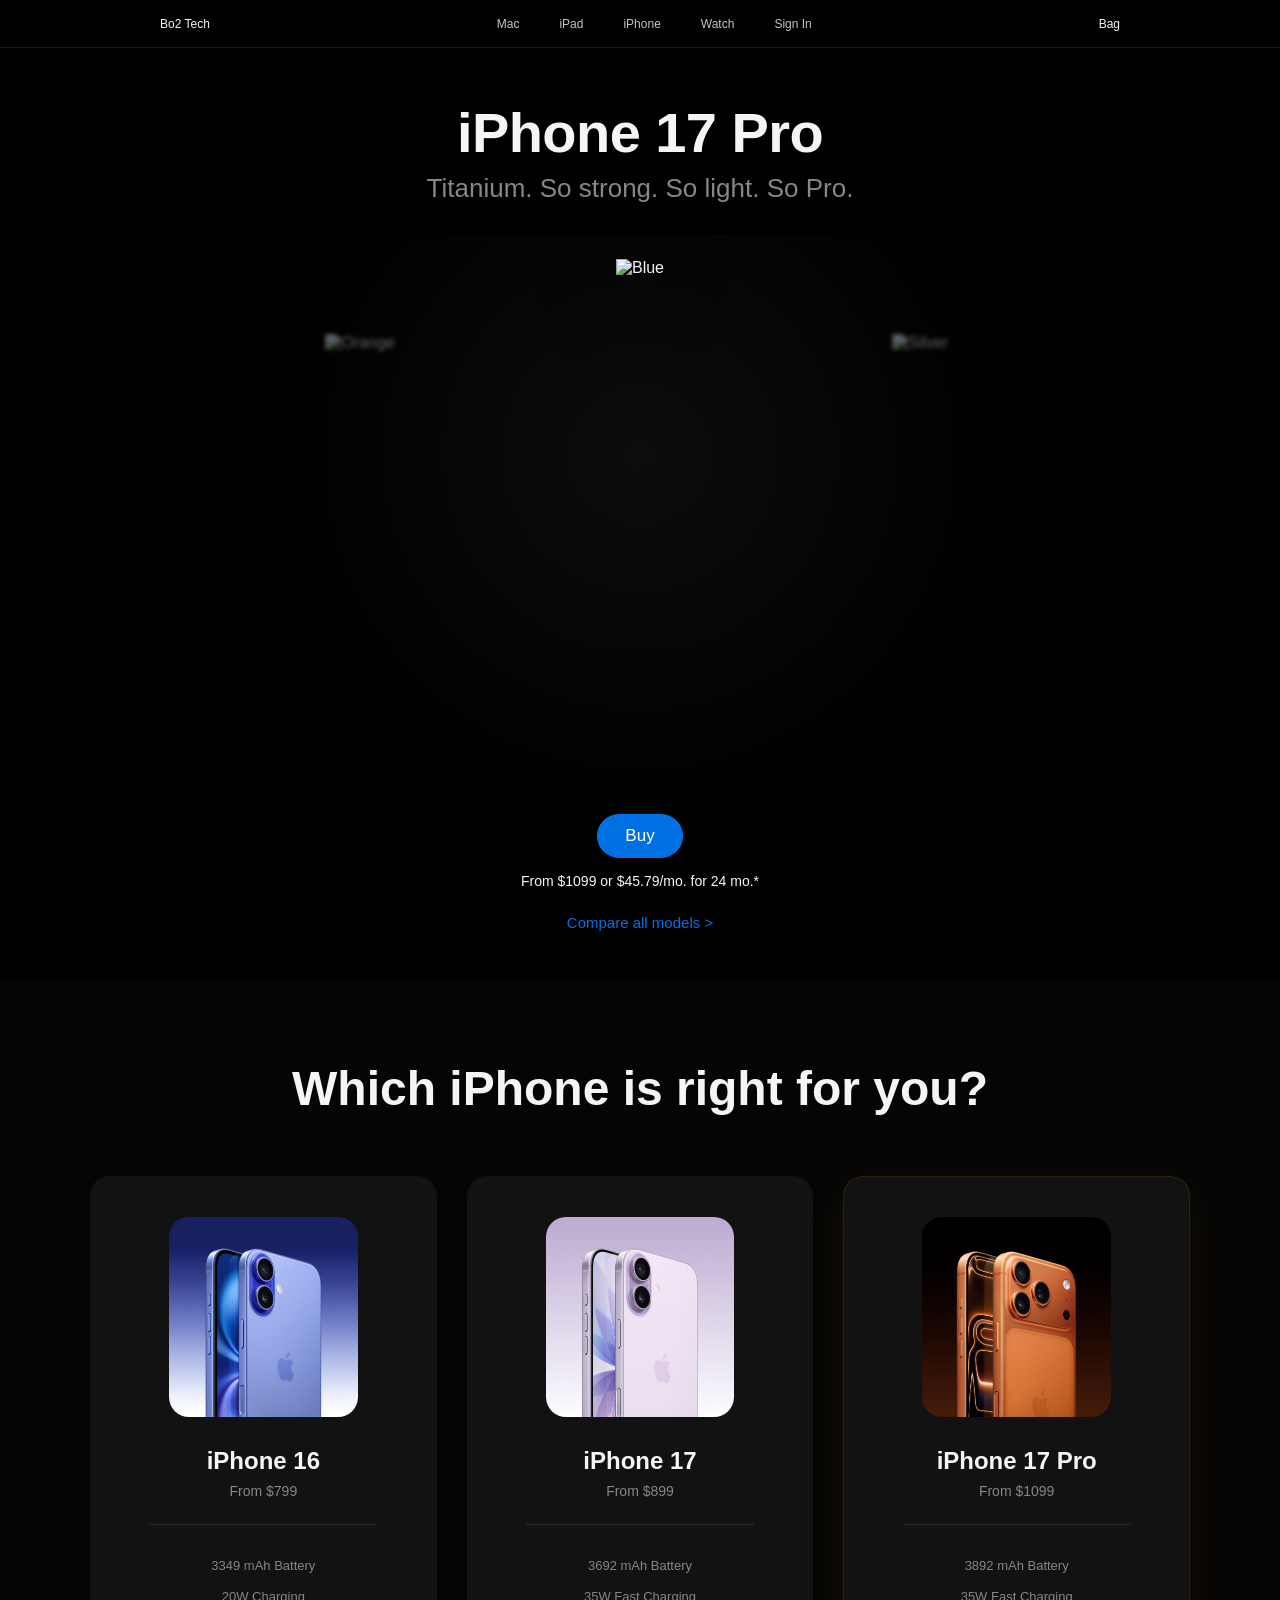
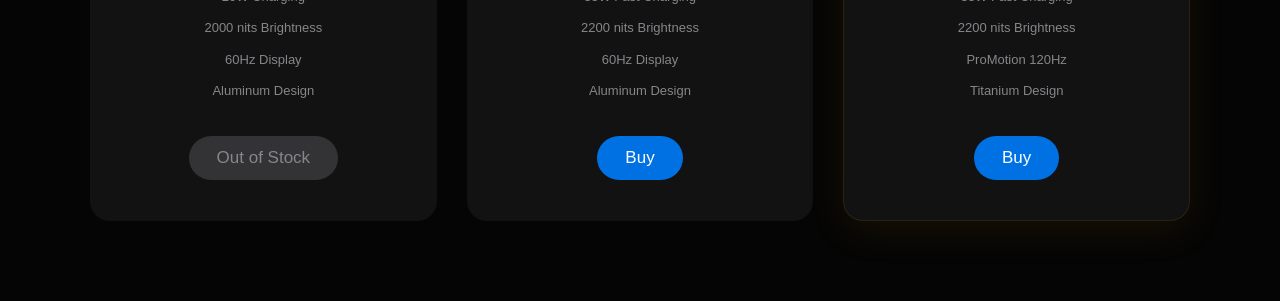
==== commit 1d537a51: "Finalized Bo2 Tech transition, dynamic configurator, user accounts, and admin sync" ====
--- a/index.html
+++ b/index.html
@@ -3,7 +3,7 @@
 <head>
     <meta charset="UTF-8">
     <meta name="viewport" content="width=device-width, initial-scale=1.0">
-    <title>iPhone 17 Pro - Apex Tech</title>
+    <title>iPhone 17 Pro - Bo2 Tech</title>
     <link rel="stylesheet" href="style.css">
     <link href="https://fonts.googleapis.com/css2?family=Inter:wght@300;400;600;700&display=swap" rel="stylesheet">
 </head>
@@ -11,14 +11,15 @@
 
     <nav class="apple-nav">
         <div class="nav-content">
-            <a href="index.html" class="logo">Apex Tech</a>
+            <a href="index.html" class="logo">Bo2 Tech</a>
             <ul class="nav-links">
                 <li><a href="coming-soon.html">Mac</a></li>
                 <li><a href="coming-soon.html">iPad</a></li>
                 <li><a href="index.html">iPhone</a></li>
                 <li><a href="coming-soon.html">Watch</a></li>
+                <li><a href="login.html">Sign In</a></li>
             </ul>
-            <a href="buy.html" class="cart-icon">Bag</a>
+            <a href="cart.html" class="cart-icon">Bag</a>
         </div>
     </nav>
 
@@ -59,7 +60,7 @@
                         <li>60Hz Display</li>
                         <li>Aluminum Design</li>
                     </ul>
-                    <a href="buy.html" class="hero-buy-btn">Buy</a>
+                    <a href="#" class="hero-buy-btn disabled">Out of Stock</a>
                 </div>
         
                 <div class="product-card">
@@ -109,5 +110,94 @@
             });
         }, 1500);
     </script>
+    
+    <script>
+        document.addEventListener('DOMContentLoaded', () => {
+            // --- 1. AVATAR PROFILE LOGIC ---
+            const navLinks = document.querySelectorAll('.nav-links a');
+            let authLink = null;
+            navLinks.forEach(link => { if(link.getAttribute('href') === 'login.html') authLink = link; });
+
+            const currentUser = localStorage.getItem('bo2User');
+            if (currentUser && authLink) {
+                if (currentUser === 'Admin') {
+                    authLink.innerText = 'Admin Panel';
+                    authLink.href = 'admin.html';
+                    authLink.style.color = '#ff3b30'; 
+                } else {
+                    authLink.innerHTML = `<div style="display: flex; align-items: center; gap: 6px; color: var(--accent-blue);">
+                        <svg viewBox="0 0 24 24" width="20" height="20" fill="none" stroke="currentColor" stroke-width="2" stroke-linecap="round" stroke-linejoin="round"><path d="M20 21v-2a4 4 0 0 0-4-4H8a4 4 0 0 0-4 4v2"></path><circle cx="12" cy="7" r="4"></circle></svg>
+                        Profile
+                    </div>`;
+                    authLink.href = 'account.html';
+                }
+            }
+
+            // --- 2. GLOBAL INVENTORY SYNC LOGIC ---
+            let globalInv = JSON.parse(localStorage.getItem('globalInventory'));
+            if (!globalInv) return; 
+
+            const grid = document.querySelector('.product-grid');
+            if (grid) {
+                const cards = grid.querySelectorAll('.product-card');
+
+                cards.forEach(card => {
+                    const titleElement = card.querySelector('h3');
+                    if(titleElement) {
+                        const title = titleElement.innerText.trim();
+                        const invItem = globalInv.find(item => item.name === title);
+                        if (invItem) {
+                            const btn = card.querySelector('button.buy-btn') || card.querySelector('a.hero-buy-btn') || card.querySelector('a.buy-btn') || card.querySelector('a.disabled');
+                            
+                            if (btn) {
+                                if (invItem.status === 'out') {
+                                    btn.innerText = 'Out of Stock';
+                                    if(btn.tagName === 'A') {
+                                        btn.className = 'hero-buy-btn disabled';
+                                    }
+                                } else {
+                                    btn.innerText = 'Buy';
+                                    if(btn.tagName === 'A') {
+                                        btn.className = 'hero-buy-btn';
+                                        btn.href = 'buy.html';
+                                    }
+                                }
+                            }
+                        }
+                    }
+                });
+
+                const newModels = globalInv.filter(item => item.isNew);
+                newModels.forEach(model => {
+                    let exists = false;
+                    cards.forEach(c => { if(c.querySelector('h3') && c.querySelector('h3').innerText.trim() === model.name) exists = true; });
+
+                    if (!exists) {
+                        const newCard = document.createElement('div');
+                        newCard.className = 'product-card';
+                        let btnHTML = model.status === 'in'
+                            ? `<a href="buy.html" class="hero-buy-btn" style="width: 100%; text-align: center;">Buy</a>`
+                            : `<a href="#" class="hero-buy-btn disabled" style="width: 100%; text-align: center;">Out of Stock</a>`;
+
+                        newCard.innerHTML = `
+                            <div class="product-image-container">
+                                <div style="width: 160px; height: 180px; background: #1d1d1f; border-radius: 20px; display: flex; align-items: center; justify-content: center; color: #86868b; font-size: 50px;">📱</div>
+                            </div>
+                            <h3>${model.name}</h3>
+                            <p class="price">From $${model.price}</p>
+                            <hr>
+                            <ul class="specs">
+                                <li>Custom Bo2 Specification</li>
+                                <li>Global Sync Active</li>
+                                <li>Added via Admin Panel</li>
+                            </ul>
+                            ${btnHTML}
+                        `;
+                        grid.appendChild(newCard); 
+                    }
+                });
+            }
+        });
+    </script>
 </body>
 </html>
--- a/style.css
+++ b/style.css
@@ -1,9 +1,8 @@
 /* =========================================
-   APEX TECH - MASTER STYLESHEET
+   BO2 TECH - MASTER STYLESHEET
    ========================================= */
 
-/* --- 1. GLOBAL VARIABLES & RESET --- */
-:root {
+   :root {
     --bg-color: #000000;
     --text-primary: #f5f5f7;
     --text-muted: #86868b; 
@@ -13,11 +12,7 @@
     --border-color: #424245; 
 }
 
-* {
-    margin: 0;
-    padding: 0;
-    box-sizing: border-box; 
-}
+* { margin: 0; padding: 0; box-sizing: border-box; }
 
 body {
     background-color: var(--bg-color);
@@ -28,344 +23,98 @@
 
 a { text-decoration: none; color: inherit; }
 
-/* =========================================
-   2. NAVIGATION BAR (Shared)
-   ========================================= */
+/* NAVIGATION BAR */
 .apple-nav {
-    position: fixed;
-    top: 0; left: 0; width: 100%; height: 48px;
-    background-color: var(--nav-glass);
-    backdrop-filter: blur(15px);
-    -webkit-backdrop-filter: blur(15px);
-    z-index: 9999;
-    display: flex; justify-content: center;
+    position: fixed; top: 0; left: 0; width: 100%; height: 48px;
+    background-color: var(--nav-glass); backdrop-filter: blur(15px); -webkit-backdrop-filter: blur(15px);
+    z-index: 9999; display: flex; justify-content: center;
     border-bottom: 1px solid rgba(255,255,255,0.1);
 }
-
-.nav-content {
-    width: 100%; max-width: 1000px;
-    display: flex; justify-content: space-between; align-items: center;
-    padding: 0 20px; font-size: 12px; height: 100%;
-}
-
+.nav-content { width: 100%; max-width: 1000px; display: flex; justify-content: space-between; align-items: center; padding: 0 20px; font-size: 12px; height: 100%; }
 .nav-links { display: flex; gap: 40px; list-style: none; }
 .nav-links a { opacity: 0.8; transition: opacity 0.3s; }
 .nav-links a:hover { opacity: 1; }
 
-/* =========================================
-   3. HOME PAGE (index.html)
-   ========================================= */
-
-.hero {
-    display: flex; 
-    flex-direction: column;
-    align-items: center; 
-    padding-top: 100px; 
-    text-align: center;
-    min-height: 90vh; 
-}
-
+/* HOME PAGE */
+.hero { display: flex; flex-direction: column; align-items: center; padding-top: 100px; text-align: center; min-height: 90vh; }
 .hero-text h1 { font-size: 56px; font-weight: 600; margin-bottom: 8px; letter-spacing: -0.01em; }
 .hero-text h2 { font-size: 26px; font-weight: 400; color: var(--text-muted); }
-
-.hero-carousel {
-    position: relative;
-    width: 100%;
-    max-width: 1000px;
-    height: 550px; 
-    margin: 30px 0;
-    display: flex;
-    justify-content: center;
-    align-items: center;
-    background: radial-gradient(circle at center 40%, rgba(255, 255, 255, 0.05) 0%, transparent 60%);
-}
-
-.carousel-img {
-    position: absolute;
-    transition: all 0.8s cubic-bezier(0.25, 1, 0.5, 1); 
-    object-fit: contain;
-}
-
+.hero-carousel { position: relative; width: 100%; max-width: 1000px; height: 550px; margin: 30px 0; display: flex; justify-content: center; align-items: center; background: radial-gradient(circle at center 40%, rgba(255, 255, 255, 0.05) 0%, transparent 60%); }
+.carousel-img { position: absolute; transition: all 0.8s cubic-bezier(0.25, 1, 0.5, 1); object-fit: contain; }
 .pos-center { height: 500px; z-index: 3; opacity: 1; transform: translateX(0) scale(1); filter: drop-shadow(0 20px 40px rgba(0,0,0,0.5)); }
 .pos-left { height: 350px; z-index: 1; transform: translateX(-280px); opacity: 0.4; filter: blur(2px); }
 .pos-right { height: 350px; z-index: 1; transform: translateX(280px); opacity: 0.4; filter: blur(2px); }
-
-.hero-pricing {
-    display: flex;
-    flex-direction: column;
-    align-items: center;
-    gap: 15px;
-    z-index: 10;
-    margin-bottom: 50px;
-}
-
-.hero-buy-btn {
-    display: inline-block;
-    padding: 12px 28px;
-    background-color: var(--accent-blue);
-    color: white;
-    border-radius: 980px;
-    font-size: 17px;
-    font-weight: 500;
-    transition: all 0.3s ease;
-}
-
+.hero-pricing { display: flex; flex-direction: column; align-items: center; gap: 15px; z-index: 10; margin-bottom: 50px; }
+.hero-buy-btn { display: inline-block; padding: 12px 28px; background-color: var(--accent-blue); color: white; border-radius: 980px; font-size: 17px; font-weight: 500; transition: all 0.3s ease; text-align: center; }
 .hero-buy-btn:hover { background-color: #0077ed; transform: scale(1.05); }
 .pricing-text { font-size: 14px; color: var(--text-primary); }
 
+/* GRID & CARDS */
 .compare-grid { padding: 80px 5%; text-align: center; background-color: #050505; }
 .compare-grid h1 { font-size: 48px; margin-bottom: 60px; font-weight: 600; }
-
-.product-grid {
-    display: grid;
-    grid-template-columns: repeat(3, 1fr);
-    gap: 30px;
-    max-width: 1100px;
-    margin: 0 auto;
-}
-
-.product-card {
-    background-color: var(--card-bg);
-    padding: 40px 30px;
-    border-radius: 20px;
-    display: flex;
-    flex-direction: column;
-    align-items: center;
-    text-align: center; 
-    transition: transform 0.3s ease;
-    border: 1px solid transparent; 
-}
-
+.product-grid { display: grid; grid-template-columns: repeat(3, 1fr); gap: 30px; max-width: 1100px; margin: 0 auto; }
+.product-card { background-color: var(--card-bg); padding: 40px 30px; border-radius: 20px; display: flex; flex-direction: column; align-items: center; text-align: center; transition: transform 0.3s ease; border: 1px solid transparent; }
 .product-card:hover { transform: translateY(-8px); }
-
 .pro-card { box-shadow: 0 10px 40px rgba(255, 165, 0, 0.08); border-color: rgba(255, 165, 0, 0.1); }
-
-.product-image-container { 
-    height: 200px; 
-    width: 200px; 
-    margin: 0 auto 30px; 
-    display: flex; 
-    align-items: center; 
-    justify-content: center; 
-    background-color: transparent; 
-    padding: 0; 
-}
-
-.product-image { 
-    max-width: 100%; 
-    max-height: 100%; 
-    object-fit: cover; 
-    border-radius: 20px; 
-}
-
+.product-image-container { height: 200px; width: 200px; margin: 0 auto 30px; display: flex; align-items: center; justify-content: center; background-color: transparent; padding: 0; }
+.product-image { max-width: 100%; max-height: 100%; object-fit: cover; border-radius: 20px; }
 .product-card h3 { font-size: 24px; margin-bottom: 8px; font-weight: 600; }
 .product-card .price { color: var(--text-muted); margin-bottom: 25px; font-size: 14px; }
 .product-card hr { width: 80%; border: none; border-top: 1px solid rgba(255, 255, 255, 0.1); margin-bottom: 25px; }
-
-.specs { 
-    list-style: none; 
-    padding: 0; 
-    margin-bottom: 30px; 
-    color: var(--text-muted); 
-    font-size: 13px; 
-    line-height: 2.4; 
-    text-align: center; 
-    width: 100%; 
-}
-
-.specs li { display: block; text-align: center; }
-
-.buy-btn {
-    background-color: var(--accent-blue);
-    color: white;
-    border: none;
-    padding: 10px 28px;
-    border-radius: 980px;
-    font-size: 15px;
-    font-weight: 500;
-    cursor: pointer;
-    transition: all 0.3s ease;
-    margin-top: auto; 
-}
-
+.specs { list-style: none; padding: 0; margin-bottom: 30px; color: var(--text-muted); font-size: 13px; line-height: 2.4; text-align: center; width: 100%; }
+.buy-btn { background-color: var(--accent-blue); color: white; border: none; padding: 10px 28px; border-radius: 980px; font-size: 15px; font-weight: 500; cursor: pointer; transition: all 0.3s ease; margin-top: auto; }
 .buy-btn:hover { background-color: #0077ed; transform: scale(1.05); }
 
-/* ANIMATIONS */
-@keyframes fadeIn { from { opacity: 0; transform: translateY(20px); } to { opacity: 1; transform: translateY(0); } }
-@keyframes slideUp { from { opacity: 0; transform: translateY(50px); } to { opacity: 1; transform: translateY(0); } }
-.fade-in { animation: fadeIn 1s ease-out forwards; }
-.fade-in-delayed { opacity: 0; animation: fadeIn 1s ease-out 0.4s forwards; }
-.slide-up { opacity: 0; animation: slideUp 1.2s cubic-bezier(0.16, 1, 0.3, 1) 0.6s forwards; }
+/* DISABLED / OUT OF STOCK BUTTONS */
+.buy-btn.disabled, .hero-buy-btn.disabled { background-color: #333336 !important; color: #86868b !important; cursor: not-allowed !important; pointer-events: none; transform: none !important; }
 
-
-/* =========================================
-   4. BUY PAGE (buy.html) Specifics
-   ========================================= */
-
-.config-wrapper {
-    display: flex;
-    justify-content: center;
-    align-items: flex-start; /* Kills the stretch bug */
-    gap: 80px;
-    padding: 120px 5% 150px; 
-    max-width: 1200px;
-    margin: 0 auto;
-}
-
-/* PINNED PHONE */
-.preview-column {
-    flex: 1;
-    position: -webkit-sticky; 
-    position: sticky; 
-    top: 0; 
-    height: 100vh; 
-    display: flex;
-    justify-content: center; 
-    align-items: flex-start; 
-    padding-top: 200px; 
-    z-index: 10;
-}
-
-#main-phone-img {
-    max-width: 450px;
-    height: auto;
-    object-fit: contain;
-    transition: opacity 0.3s ease;
-}
-
-.phone-aura {
-    position: absolute;
-    width: 350px; height: 450px; border-radius: 50%;
-    background-color: rgba(226, 135, 67, 0.4); 
-    filter: blur(100px); z-index: -1; 
-    top: 50%; left: 50%; transform: translate(-50%, -50%); 
-    transition: background-color 0.8s ease; 
-}
-
-/* OPTIONS MENU (Right Column) */
-.options-column {
-    flex: 1;
-    width: 100%;
-}
-
+/* CONFIGURATOR (Buy Page) */
+.config-wrapper { display: flex; justify-content: center; align-items: flex-start; gap: 80px; padding: 120px 5% 150px; max-width: 1200px; margin: 0 auto; }
+.preview-column { flex: 1; position: -webkit-sticky; position: sticky; top: 0; height: 100vh; display: flex; justify-content: center; align-items: flex-start; padding-top: 200px; z-index: 10; }
+#main-phone-img { max-width: 450px; height: auto; object-fit: contain; transition: opacity 0.3s ease; }
+.phone-aura { position: absolute; width: 350px; height: 450px; border-radius: 50%; background-color: rgba(226, 135, 67, 0.4); filter: blur(100px); z-index: -1; top: 50%; left: 50%; transform: translate(-50%, -50%); transition: background-color 0.8s ease; }
+.options-column { flex: 1; width: 100%; }
 .options-column h1 { font-size: 48px; margin-bottom: 10px; text-align: left; }
 .price-tag { font-size: 21px; margin-bottom: 40px; text-align: left; }
 .options-column h3 { font-size: 17px; margin: 40px 0 15px; border-bottom: 1px solid var(--border-color); padding-bottom: 10px; text-align: left; }
-
 .storage-grid { display: grid; grid-template-columns: 1fr; gap: 15px; margin-top: 20px; }
 .storage-option { padding: 20px; border: 1px solid var(--border-color); border-radius: 12px; cursor: pointer; transition: all 0.2s ease; background-color: transparent; }
 .storage-option:hover { border-color: #888; }
 .storage-option.selected { border-color: var(--accent-blue); background-color: rgba(0, 113, 227, 0.05); }
 .storage-option strong, .storage-option span { text-align: left; display: block; }
-
 .color-selection { display: flex; gap: 15px; margin: 20px 0 40px 0; }
 .color-dot { width: 30px; height: 30px; border-radius: 50%; cursor: pointer; border: 2px solid transparent; padding: 2px; background-clip: content-box; transition: border-color 0.2s ease; }
-.color-dot.orange { background-color: #e28743; }
-.color-dot.blue { background-color: #2e4a62; }
-.color-dot.white { background-color: #f5f5f7; }
 .color-dot.active { border-color: var(--accent-blue); } 
 
-/* =========================================
-   WHAT'S IN THE BOX (One Big Box Layout) 
-   ========================================= */
+/* WHAT'S IN THE BOX */
 .whats-in-the-box { text-align: center; padding: 100px 5% 150px; background-color: var(--bg-color); border-top: 1px solid var(--border-color); }
-.whats-in-the-box h2 { font-size: 40px; margin-bottom: 60px; font-weight: 600; }
+.whats-in-the-box h2 { font-size: 40px; margin-bottom: 60px; font-weight: 600; letter-spacing: -0.01em; }
+.big-box-backdrop { background-color: #f5f5f7; border-radius: 30px; max-width: 800px; margin: 0 auto; padding: 60px 40px; display: flex; justify-content: center; align-items: flex-end; }
+.box-item { display: flex; flex-direction: column; align-items: center; flex: 1; }
+.box-item img { height: 280px; width: auto; max-width: 100%; object-fit: contain; margin-bottom: 30px; }
+.blend-img { mix-blend-mode: darken; transform: translateY(-40px); }
+.box-item p { font-weight: 600; font-size: 16px; color: #1d1d1f; margin: 0; }
+.env-goals { max-width: 700px; margin: 50px auto 0; font-size: 14px; color: var(--text-muted); line-height: 1.6; }
 
-/* The Single Large Presentation Box */
-.big-box-backdrop { 
-    background-color: #f5f5f7; /* Premium Apple off-white */
-    border-radius: 30px; 
-    max-width: 800px; 
-    margin: 0 auto; 
-    padding: 80px 40px 60px; 
-    display: flex; 
-    justify-content: center; 
-    gap: 120px; /* Space between phone and cable */
-}
-
-.box-item { 
-    display: flex; 
-    flex-direction: column; 
-    align-items: center; 
-    justify-content: flex-end; /* Keeps items aligned at the bottom */
-}
-
-.box-item img { 
-    height: 320px; 
-    width: auto; 
-    object-fit: contain; 
-    margin-bottom: 40px;
-}
-
-/* THE MAGIC TRICK: Makes the JPG white background invisible! */
-.blend-img { 
-    mix-blend-mode: darken; 
-}
-
-/* Because the box is light, the text inside must be dark */
-.box-item p { 
-    font-weight: 600; 
-    font-size: 15px; 
-    color: #1d1d1f; 
-}
-
-.env-goals { max-width: 700px; margin: 60px auto 0; font-size: 12px; color: var(--text-muted); line-height: 1.6; }
-
-
-.detailed-specs { background-color: #050505; border-top: 1px solid var(--border-color); text-align: center; padding: 100px 5% 150px; }
-.detailed-specs h2 { font-size: 40px; margin-bottom: 60px; font-weight: 600; }
-.detailed-specs .product-card { background-color: var(--card-bg); border: 1px solid var(--border-color); }
-
-.apple-style-specs { list-style: none; padding: 0; margin: 0; display: flex; flex-direction: column; gap: 25px; width: 100%; }
-.apple-style-specs li { display: flex; flex-direction: column; align-items: center; text-align: center; }
-.spec-icon { font-size: 32px; margin-bottom: 8px; opacity: 0.9; }
-.apple-style-specs strong { font-size: 16px; color: var(--text-primary); margin-bottom: 4px; font-weight: 600; }
-.apple-style-specs span { font-size: 13px; color: var(--text-muted); line-height: 1.4; }
-
+/* STICKY CHECKOUT BAR */
 .sticky-checkout { position: fixed; bottom: 0; left: 0; width: 100%; background-color: rgba(18, 18, 18, 0.85); backdrop-filter: blur(20px); -webkit-backdrop-filter: blur(20px); border-top: 1px solid rgba(255, 255, 255, 0.1); padding: 15px 0; z-index: 10000; transform: translateY(100%); animation: slideUpBar 0.6s cubic-bezier(0.16, 1, 0.3, 1) forwards 0.5s; }
 .checkout-content { max-width: 1000px; margin: 0 auto; padding: 0 5%; display: flex; justify-content: space-between; align-items: center; }
 .checkout-info h4 { margin: 0; font-size: 16px; font-weight: 600; }
 .checkout-info p { margin: 3px 0 0 0; font-size: 14px; color: var(--text-muted); }
 .add-to-bag-btn { background-color: var(--accent-blue); color: white; border: none; padding: 10px 30px; border-radius: 980px; font-size: 15px; font-weight: 500; cursor: pointer; transition: all 0.3s ease; }
 .add-to-bag-btn:hover { background-color: #0077ed; transform: scale(1.03); }
+
+/* ANIMATIONS */
+@keyframes fadeIn { from { opacity: 0; transform: translateY(20px); } to { opacity: 1; transform: translateY(0); } }
+@keyframes slideUp { from { opacity: 0; transform: translateY(50px); } to { opacity: 1; transform: translateY(0); } }
 @keyframes slideUpBar { to { transform: translateY(0); } }
+.fade-in { animation: fadeIn 1s ease-out forwards; }
+.fade-in-delayed { opacity: 0; animation: fadeIn 1s ease-out 0.4s forwards; }
+.slide-up { opacity: 0; animation: slideUp 1.2s cubic-bezier(0.16, 1, 0.3, 1) 0.6s forwards; }
 
-/* =========================================
-   5. MEDIA QUERIES (Responsiveness)
-   ========================================= */
 @media (max-width: 900px) {
-    .product-grid, .detailed-specs .product-grid { grid-template-columns: 1fr; }
-    
-    .config-wrapper { 
-        flex-direction: column; 
-        align-items: center; 
-        padding-top: 100px;
-    }
-    
-    .preview-column { 
-        position: relative; 
-        top: 0; 
-        margin-bottom: 40px; 
-        width: 100%;
-        height: auto;
-        padding-top: 0;
-    }
-    
-    /* Mobile formatting for the big box */
-    .big-box-backdrop { 
-        flex-direction: column;
-        gap: 60px;
-        padding: 60px 20px;
-    }
-}
-
-/* DISABLED / OUT OF STOCK BUTTONS */
-.buy-btn.disabled {
-    background-color: #333336;
-    color: #86868b;
-    cursor: not-allowed;
-}
-.buy-btn.disabled:hover {
-    background-color: #333336;
-    transform: none; /* Stops the hover zoom effect */
+    .product-grid { grid-template-columns: 1fr; }
+    .config-wrapper { flex-direction: column; align-items: center; padding-top: 100px; }
+    .preview-column { position: relative; top: 0; margin-bottom: 40px; width: 100%; height: auto; padding-top: 0; }
+    .big-box-backdrop { flex-direction: column; gap: 60px; padding: 60px 20px; }
 }
